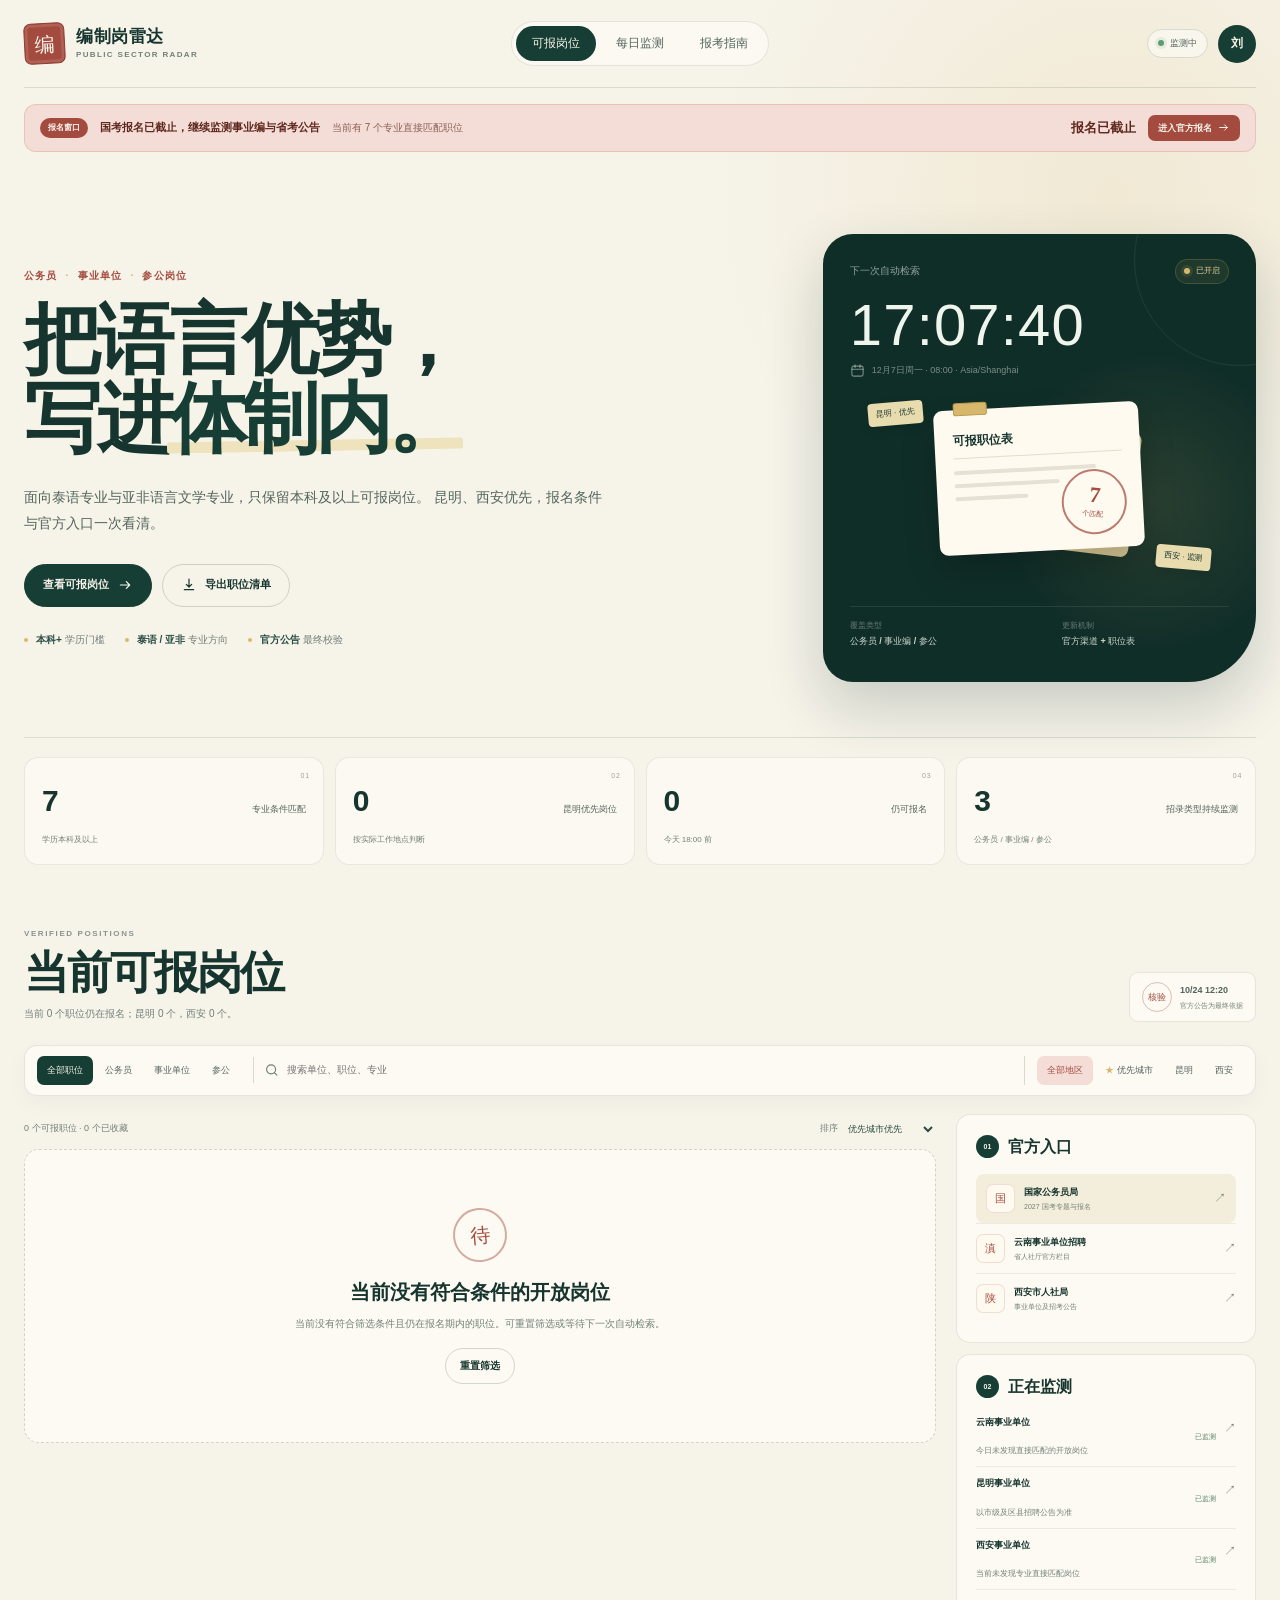
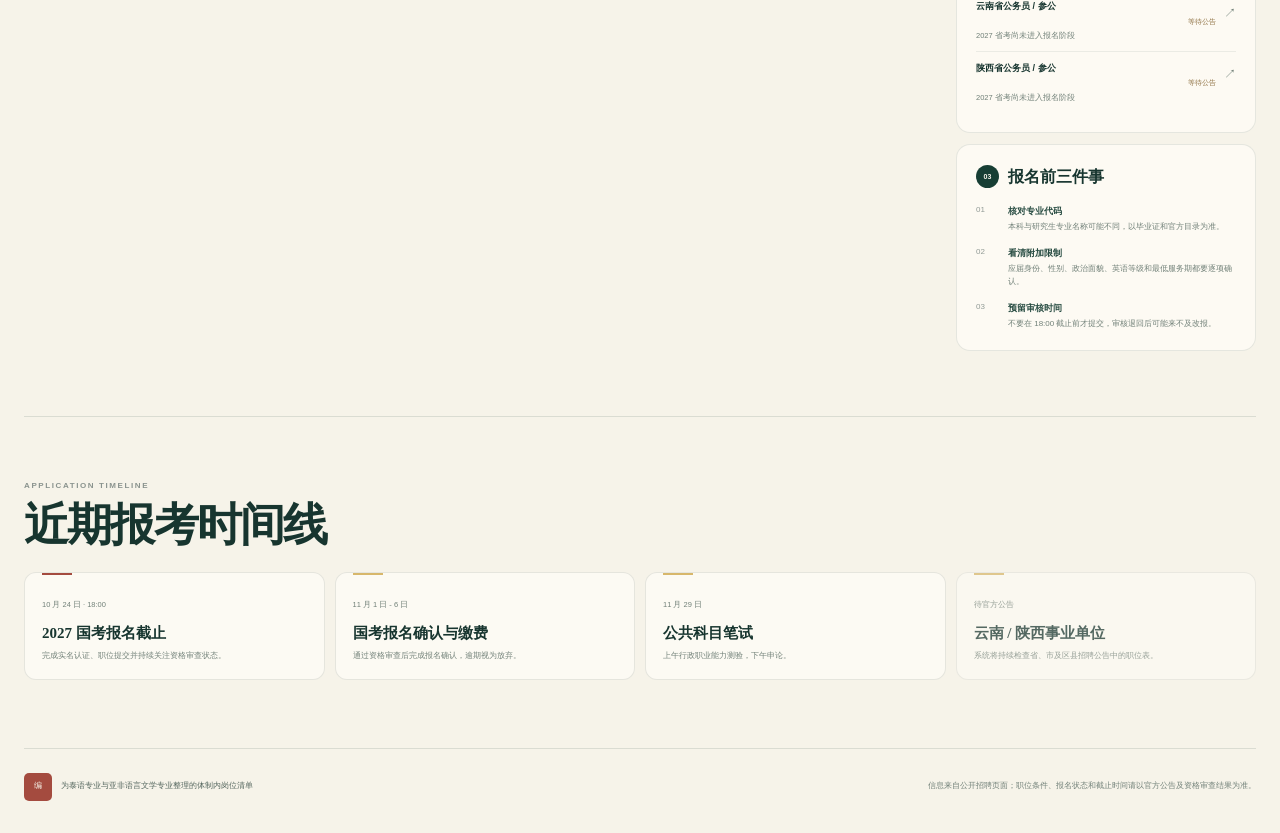
==== outputs/public-sector/index.html @ 28777c6a "Add public-sector radar" ====
<!doctype html>
<html lang="zh-CN">
  <head>
    <meta charset="UTF-8" />
    <meta name="viewport" content="width=device-width, initial-scale=1.0" />
    <meta
      name="description"
      content="每日检索泰语、亚非语言文学专业可报考的公务员、事业单位和参公岗位，优先展示昆明、西安。"
    />
    <meta name="theme-color" content="#17352f" />
    <link rel="manifest" href="manifest.webmanifest" />
    <link rel="stylesheet" href="styles.css" />
    <title>编制岗雷达 · Public Sector Radar</title>
  </head>
  <body>
    <div class="page-shell">
      <header class="site-header">
        <a class="brand" href="#top" aria-label="编制岗雷达首页">
          <span class="brand-seal" aria-hidden="true">
            <span>编</span>
          </span>
          <span class="brand-copy">
            <strong>编制岗雷达</strong>
            <small>PUBLIC SECTOR RADAR</small>
          </span>
        </a>
        <nav class="main-nav" aria-label="主导航">
          <a href="#positions" class="nav-link active">可报岗位</a>
          <a href="#schedule" class="nav-link">每日监测</a>
          <a href="#guide" class="nav-link">报考指南</a>
        </nav>
        <div class="header-meta">
          <span class="service-state"><i></i> 监测中</span>
          <button class="avatar-button" id="settingsButton" type="button" aria-label="打开设置">刘</button>
        </div>
      </header>

      <main id="top">
        <section class="alert-strip" aria-label="报名提醒">
          <span class="alert-tag">报名窗口</span>
          <strong id="alertTitle">2027 国考报名今日 18:00 截止</strong>
          <span class="alert-note">当前有 7 个专业直接匹配职位</span>
          <span class="alert-countdown" id="deadlineCountdown">计算中…</span>
          <a id="officialTopButton" href="https://bm.scs.gov.cn/kl2027" target="_blank" rel="noopener noreferrer">
            进入官方报名
            <svg viewBox="0 0 24 24" fill="none" aria-hidden="true">
              <path d="M5 12h14M14 7l5 5-5 5" stroke="currentColor" stroke-width="1.8" stroke-linecap="round" stroke-linejoin="round"/>
            </svg>
          </a>
        </section>

        <section class="hero" aria-labelledby="heroTitle">
          <div class="hero-copy">
            <div class="eyebrow">
              <span>公务员</span><i>·</i><span>事业单位</span><i>·</i><span>参公岗位</span>
            </div>
            <h1 id="heroTitle">
              把语言优势，<br />
              写进<span class="accent">体制内。</span>
            </h1>
            <p class="hero-lede">
              面向泰语专业与亚非语言文学专业，只保留本科及以上可报岗位。
              昆明、西安优先，报名条件与官方入口一次看清。
            </p>
            <div class="hero-actions">
              <a class="primary-button" href="#positions">
                查看可报岗位
                <svg viewBox="0 0 24 24" fill="none" aria-hidden="true">
                  <path d="M5 12h14M14 7l5 5-5 5" stroke="currentColor" stroke-width="1.8" stroke-linecap="round" stroke-linejoin="round"/>
                </svg>
              </a>
              <button class="secondary-button" id="exportButton" type="button">
                <svg viewBox="0 0 24 24" fill="none" aria-hidden="true">
                  <path d="M12 3v12m0 0 4-4m-4 4-4-4M5 19h14" stroke="currentColor" stroke-width="1.8" stroke-linecap="round" stroke-linejoin="round"/>
                </svg>
                导出职位清单
              </button>
            </div>
            <div class="criteria-row">
              <span><b>本科+</b> 学历门槛</span>
              <span><b>泰语 / 亚非</b> 专业方向</span>
              <span><b>官方公告</b> 最终校验</span>
            </div>
          </div>

          <aside class="radar-panel" id="schedule">
            <div class="radar-topline">
              <span>下一次自动检索</span>
              <span class="active-tag"><i></i> 已开启</span>
            </div>
            <div class="countdown" id="countdown">--:--:--</div>
            <div class="next-run">
              <svg viewBox="0 0 24 24" fill="none" aria-hidden="true">
                <rect x="3" y="5" width="18" height="16" rx="3" stroke="currentColor" stroke-width="1.7"/>
                <path d="M8 3v4M16 3v4M3 10h18" stroke="currentColor" stroke-width="1.7" stroke-linecap="round"/>
              </svg>
              <span id="nextRun">每天 08:00 · Asia/Shanghai</span>
            </div>
            <div class="file-visual" aria-hidden="true">
              <div class="file-back"></div>
              <div class="file-card">
                <div class="file-clip"></div>
                <div class="file-heading">可报职位表</div>
                <div class="file-line long"></div>
                <div class="file-line"></div>
                <div class="file-line short"></div>
                <div class="file-stamp">
                  <strong id="fileCount">7</strong>
                  <span>个匹配</span>
                </div>
              </div>
              <span class="city-note note-km">昆明 · 优先</span>
              <span class="city-note note-xa">西安 · 监测</span>
            </div>
            <div class="radar-footer">
              <div><small>覆盖类型</small><strong>公务员 / 事业编 / 参公</strong></div>
              <div><small>更新机制</small><strong>官方渠道 + 职位表</strong></div>
            </div>
          </aside>
        </section>

        <section class="metrics" aria-label="检索概览">
          <article class="metric">
            <span class="metric-no">01</span>
            <strong id="matchMetric">7</strong>
            <span>专业条件匹配</span>
            <small>学历本科及以上</small>
          </article>
          <article class="metric">
            <span class="metric-no">02</span>
            <strong id="cityMetric">1</strong>
            <span>昆明优先岗位</span>
            <small>按实际工作地点判断</small>
          </article>
          <article class="metric">
            <span class="metric-no">03</span>
            <strong id="openMetric">7</strong>
            <span>仍可报名</span>
            <small>今天 18:00 前</small>
          </article>
          <article class="metric">
            <span class="metric-no">04</span>
            <strong>3</strong>
            <span>招录类型持续监测</span>
            <small>公务员 / 事业编 / 参公</small>
          </article>
        </section>

        <section class="positions-section" id="positions" aria-labelledby="positionsTitle">
          <div class="section-heading">
            <div>
              <span class="section-kicker">VERIFIED POSITIONS</span>
              <h2 id="positionsTitle">当前可报岗位</h2>
              <p id="resultSummary">正在读取最新职位数据…</p>
            </div>
            <div class="source-stamp">
              <span>核验</span>
              <strong id="checkedTime">10/24 12:20</strong>
              <small>官方公告为最终依据</small>
            </div>
          </div>

          <div class="filter-bar">
            <div class="type-tabs" id="typeFilters" role="group" aria-label="招录类型">
              <button class="active" type="button" data-type="all">全部职位</button>
              <button type="button" data-type="公务员">公务员</button>
              <button type="button" data-type="事业单位">事业单位</button>
              <button type="button" data-type="参公">参公</button>
            </div>
            <div class="filter-search">
              <svg viewBox="0 0 24 24" fill="none" aria-hidden="true">
                <circle cx="11" cy="11" r="7" stroke="currentColor" stroke-width="1.8"/>
                <path d="m16 16 4 4" stroke="currentColor" stroke-width="1.8" stroke-linecap="round"/>
              </svg>
              <input id="searchInput" type="search" placeholder="搜索单位、职位、专业" autocomplete="off" />
            </div>
            <div class="city-select" id="cityFilters" role="group" aria-label="城市筛选">
              <button class="active" type="button" data-city="all">全部地区</button>
              <button type="button" data-city="priority"><span>★</span> 优先城市</button>
              <button type="button" data-city="昆明">昆明</button>
              <button type="button" data-city="西安">西安</button>
            </div>
          </div>

          <div class="content-grid">
            <div class="positions-main">
              <div class="list-tools">
                <span id="visibleCount">0 个匹配职位</span>
                <label>
                  <span>排序</span>
                  <select id="sortSelect">
                    <option value="priority">优先城市优先</option>
                    <option value="less-competition">报名人数从少到多</option>
                    <option value="quota">招录人数从多到少</option>
                  </select>
                </label>
              </div>
              <div class="position-list" id="positionList" aria-live="polite"></div>
              <div class="empty-state" id="emptyState" hidden>
                <span class="empty-seal">待</span>
                <h3>当前没有符合条件的开放岗位</h3>
                <p id="emptyMessage">西安当前未发现泰语 / 亚非语言文学、本科及以上的开放职位。系统会继续监测官方公告。</p>
                <button class="secondary-button compact" id="resetButton" type="button">重置筛选</button>
              </div>
            </div>

            <aside class="side-column" id="guide">
              <section class="side-card official-card">
                <div class="side-heading">
                  <span class="side-number">01</span>
                  <h3>官方入口</h3>
                </div>
                <a class="official-link featured" href="https://bm.scs.gov.cn/kl2027" target="_blank" rel="noopener noreferrer">
                  <span class="link-icon">国</span>
                  <span><strong>国家公务员局</strong><small>2027 国考专题与报名</small></span>
                  <span class="arrow">↗</span>
                </a>
                <a class="official-link" href="https://hrss.yn.gov.cn/NewsLsit.aspx?ClassID=602" target="_blank" rel="noopener noreferrer">
                  <span class="link-icon">滇</span>
                  <span><strong>云南事业单位招聘</strong><small>省人社厅官方栏目</small></span>
                  <span class="arrow">↗</span>
                </a>
                <a class="official-link" href="https://xahrss.xa.gov.cn/" target="_blank" rel="noopener noreferrer">
                  <span class="link-icon">陕</span>
                  <span><strong>西安市人社局</strong><small>事业单位及招考公告</small></span>
                  <span class="arrow">↗</span>
                </a>
              </section>

              <section class="side-card">
                <div class="side-heading">
                  <span class="side-number">02</span>
                  <h3>正在监测</h3>
                </div>
                <div class="monitor-list" id="monitorList"></div>
              </section>

              <section class="side-card checklist-card">
                <div class="side-heading">
                  <span class="side-number">03</span>
                  <h3>报名前三件事</h3>
                </div>
                <ol class="checklist">
                  <li><span>01</span><p><strong>核对专业代码</strong>本科与研究生专业名称可能不同，以毕业证和官方目录为准。</p></li>
                  <li><span>02</span><p><strong>看清附加限制</strong>应届身份、性别、政治面貌、英语等级和最低服务期都要逐项确认。</p></li>
                  <li><span>03</span><p><strong>预留审核时间</strong>不要在 18:00 截止前才提交，审核退回后可能来不及改报。</p></li>
                </ol>
              </section>
            </aside>
          </div>
        </section>

        <section class="timeline-section" aria-labelledby="timelineTitle">
          <span class="section-kicker">APPLICATION TIMELINE</span>
          <h2 id="timelineTitle">近期报考时间线</h2>
          <div class="timeline">
            <article class="timeline-item urgent">
              <span>10 月 24 日 · 18:00</span>
              <h3>2027 国考报名截止</h3>
              <p>完成实名认证、职位提交并持续关注资格审查状态。</p>
            </article>
            <article class="timeline-item">
              <span>11 月 1 日 - 6 日</span>
              <h3>国考报名确认与缴费</h3>
              <p>通过资格审查后完成报名确认，逾期视为放弃。</p>
            </article>
            <article class="timeline-item">
              <span>11 月 29 日</span>
              <h3>公共科目笔试</h3>
              <p>上午行政职业能力测验，下午申论。</p>
            </article>
            <article class="timeline-item muted">
              <span>待官方公告</span>
              <h3>云南 / 陕西事业单位</h3>
              <p>系统将持续检查省、市及区县招聘公告中的职位表。</p>
            </article>
          </div>
        </section>
      </main>

      <footer class="site-footer">
        <div class="footer-brand">
          <span class="footer-seal">编</span>
          <span>为泰语专业与亚非语言文学专业整理的体制内岗位清单</span>
        </div>
        <p>信息来自公开招聘页面；职位条件、报名状态和截止时间请以官方公告及资格审查结果为准。</p>
      </footer>
    </div>

    <dialog class="job-dialog" id="jobDialog">
      <button class="dialog-close" id="dialogClose" type="button" aria-label="关闭">×</button>
      <div id="dialogContent"></div>
    </dialog>

    <dialog class="settings-dialog" id="settingsDialog">
      <button class="dialog-close" id="settingsClose" type="button" aria-label="关闭">×</button>
      <span class="section-kicker">MONITORING</span>
      <h2>监测设置</h2>
      <div class="setting-row"><div><strong>每日检索</strong><span>每天上午 08:00 · Asia/Shanghai</span></div><span class="setting-tag">已开启</span></div>
      <div class="setting-row"><div><strong>目标类型</strong><span>公务员、事业单位、参公岗位</span></div><span class="setting-tag">3 类</span></div>
      <div class="setting-row"><div><strong>学历与专业</strong><span>本科及以上；泰语、亚非语言文学</span></div><span class="setting-tag">已锁定</span></div>
      <div class="settings-note">
        <strong>在线更新机制</strong>
        <p>网站由每日定时任务检查公开招聘页面；若来源暂时限流，会保留最近一次有效清单。</p>
      </div>
    </dialog>

    <div class="toast" id="toast" role="status" aria-live="polite"></div>
    <script src="data.js"></script>
    <script src="app.js"></script>
  </body>
</html>
---- outputs/public-sector/styles.css ----
:root {
  --ink: #17352f;
  --ink-2: #294d43;
  --forest: #173e34;
  --forest-deep: #102e28;
  --paper: #f6f3e9;
  --card: #fffdf7;
  --line: #d9d9cc;
  --muted: #718078;
  --muted-2: #53655d;
  --gold: #d7b76b;
  --gold-light: #eee3bc;
  --red: #a44b3f;
  --red-light: #f5ddd7;
  --green-light: #e7eee4;
  --shadow: 0 15px 45px rgba(23, 53, 47, 0.08);
  --font-sans: "Avenir Next", "PingFang SC", "Hiragino Sans GB", "Microsoft YaHei", sans-serif;
  --font-serif: "Songti SC", "STSong", "Noto Serif SC", Georgia, serif;
}

* {
  box-sizing: border-box;
}

html {
  scroll-behavior: smooth;
  scroll-padding-top: 92px;
}

body {
  margin: 0;
  min-width: 320px;
  color: var(--ink);
  background:
    radial-gradient(circle at 87% 8%, rgba(215, 183, 107, 0.17), transparent 25rem),
    var(--paper);
  font-family: var(--font-sans);
  font-size: 15px;
  line-height: 1.6;
  -webkit-font-smoothing: antialiased;
}

button,
input,
select {
  font: inherit;
}

button {
  color: inherit;
}

a {
  color: inherit;
  text-decoration: none;
}

svg {
  display: block;
}

::selection {
  color: var(--ink);
  background: var(--gold-light);
}

.page-shell {
  width: min(100% - 48px, 1380px);
  margin: 0 auto;
}

.site-header {
  display: grid;
  grid-template-columns: 1fr auto 1fr;
  align-items: center;
  min-height: 88px;
  border-bottom: 1px solid rgba(23, 53, 47, 0.13);
}

.brand {
  display: inline-flex;
  align-items: center;
  justify-self: start;
  gap: 11px;
}

.brand-seal {
  display: grid;
  width: 41px;
  height: 41px;
  color: var(--paper);
  background: var(--red);
  border: 1px solid #8f3c32;
  border-radius: 7px;
  box-shadow: inset 0 0 0 3px rgba(255, 255, 255, 0.12);
  transform: rotate(-3deg);
  place-items: center;
}

.brand-seal span {
  font-family: var(--font-serif);
  font-size: 20px;
}

.brand-copy {
  display: flex;
  flex-direction: column;
  line-height: 1.05;
}

.brand-copy strong {
  font-size: 17px;
  letter-spacing: 0.03em;
}

.brand-copy small {
  margin-top: 5px;
  color: var(--muted);
  font-size: 8px;
  font-weight: 700;
  letter-spacing: 0.17em;
}

.main-nav {
  display: flex;
  gap: 4px;
  padding: 4px;
  background: rgba(255, 253, 247, 0.55);
  border: 1px solid rgba(23, 53, 47, 0.1);
  border-radius: 999px;
}

.nav-link {
  padding: 8px 16px;
  color: var(--muted-2);
  border-radius: 999px;
  font-size: 12px;
  transition: 160ms ease;
}

.nav-link:hover,
.nav-link.active {
  color: var(--paper);
  background: var(--forest);
}

.header-meta {
  display: flex;
  align-items: center;
  justify-self: end;
  gap: 10px;
}

.service-state {
  display: inline-flex;
  align-items: center;
  gap: 6px;
  padding: 6px 10px;
  color: var(--muted-2);
  background: rgba(255, 255, 255, 0.45);
  border: 1px solid var(--line);
  border-radius: 999px;
  font-size: 9px;
}

.service-state i,
.active-tag i {
  width: 6px;
  height: 6px;
  background: #5b9d72;
  border-radius: 50%;
  box-shadow: 0 0 0 3px rgba(91, 157, 114, 0.12);
}

.avatar-button {
  display: grid;
  width: 38px;
  height: 38px;
  padding: 0;
  color: var(--paper);
  background: var(--forest);
  border: 0;
  border-radius: 50%;
  font-size: 12px;
  font-weight: 700;
  cursor: pointer;
  place-items: center;
}

.alert-strip {
  display: flex;
  align-items: center;
  gap: 12px;
  min-height: 48px;
  padding: 8px 15px;
  margin-top: 16px;
  color: #5e281f;
  background: var(--red-light);
  border: 1px solid rgba(164, 75, 63, 0.18);
  border-radius: 12px;
  font-size: 10px;
}

.alert-tag {
  padding: 4px 8px;
  color: #fff8f5;
  background: var(--red);
  border-radius: 999px;
  font-size: 8px;
  font-weight: 700;
}

.alert-strip strong {
  font-size: 11px;
}

.alert-note {
  color: #8a5f57;
}

.alert-countdown {
  margin-left: auto;
  font-family: "Avenir Next Condensed", var(--font-sans);
  font-size: 13px;
  font-weight: 700;
  font-variant-numeric: tabular-nums;
}

.alert-strip a {
  display: inline-flex;
  align-items: center;
  gap: 5px;
  padding: 6px 10px;
  color: var(--paper);
  background: var(--red);
  border-radius: 7px;
  font-size: 9px;
  font-weight: 650;
}

.alert-strip a svg {
  width: 13px;
  height: 13px;
}

.hero {
  display: grid;
  grid-template-columns: minmax(0, 1.25fr) minmax(370px, 0.75fr);
  gap: clamp(40px, 6vw, 85px);
  align-items: center;
  padding: clamp(46px, 6.5vw, 82px) 0 55px;
}

.eyebrow {
  display: flex;
  align-items: center;
  gap: 8px;
  margin-bottom: 17px;
  color: var(--red);
  font-size: 10px;
  font-weight: 650;
  letter-spacing: 0.12em;
}

.eyebrow i {
  color: var(--gold);
  font-style: normal;
}

.hero h1 {
  max-width: 760px;
  margin: 0;
  font-family: var(--font-serif);
  font-size: clamp(52px, 6vw, 82px);
  font-weight: 600;
  line-height: 1.03;
  letter-spacing: -0.055em;
}

.accent {
  position: relative;
  display: inline-block;
  z-index: 1;
  color: var(--forest);
}

.accent::after {
  position: absolute;
  z-index: -1;
  right: -2px;
  bottom: 8px;
  left: -3px;
  height: 14%;
  background: var(--gold-light);
  border-radius: 2px;
  content: "";
  transform: rotate(-1deg);
}

.hero-lede {
  max-width: 580px;
  margin: 24px 0 0;
  color: var(--muted-2);
  font-size: 14px;
  line-height: 1.9;
}

.hero-actions {
  display: flex;
  flex-wrap: wrap;
  gap: 10px;
  margin-top: 27px;
}

.primary-button,
.secondary-button {
  display: inline-flex;
  align-items: center;
  justify-content: center;
  gap: 8px;
  min-height: 43px;
  padding: 0 18px;
  border-radius: 999px;
  font-size: 11px;
  font-weight: 650;
  cursor: pointer;
  transition: transform 160ms ease, box-shadow 160ms ease, background 160ms ease;
}

.primary-button {
  color: var(--paper);
  background: var(--forest);
  border: 1px solid var(--forest);
}

.primary-button:hover {
  background: var(--forest-deep);
  box-shadow: 0 8px 18px rgba(23, 53, 47, 0.16);
  transform: translateY(-1px);
}

.secondary-button {
  color: var(--ink);
  background: transparent;
  border: 1px solid rgba(23, 53, 47, 0.18);
}

.secondary-button:hover {
  background: var(--card);
}

.secondary-button.compact {
  min-height: 36px;
  padding: 0 14px;
  font-size: 10px;
}

.primary-button svg,
.secondary-button svg {
  width: 16px;
  height: 16px;
}

.criteria-row {
  display: flex;
  flex-wrap: wrap;
  gap: 9px 20px;
  margin-top: 25px;
  color: var(--muted);
  font-size: 10px;
}

.criteria-row span {
  position: relative;
  padding-left: 12px;
}

.criteria-row span::before {
  position: absolute;
  top: 0.65em;
  left: 0;
  width: 4px;
  height: 4px;
  background: var(--gold);
  border-radius: 50%;
  content: "";
}

.criteria-row b {
  color: var(--ink-2);
}

.radar-panel {
  position: relative;
  min-height: 448px;
  padding: 25px 27px 22px;
  overflow: hidden;
  color: #eff4ed;
  background:
    radial-gradient(circle at 76% 60%, rgba(215, 183, 107, 0.13), transparent 35%),
    var(--forest-deep);
  border-radius: 30px 30px 68px 30px;
  box-shadow: 0 25px 58px rgba(16, 46, 40, 0.2);
}

.radar-panel::before {
  position: absolute;
  top: -80px;
  right: -90px;
  width: 210px;
  height: 210px;
  border: 1px solid rgba(255, 255, 255, 0.07);
  border-radius: 50%;
  content: "";
}

.radar-topline {
  display: flex;
  align-items: center;
  justify-content: space-between;
  color: rgba(239, 244, 237, 0.58);
  font-size: 10px;
}

.active-tag {
  display: inline-flex;
  align-items: center;
  gap: 6px;
  padding: 5px 8px;
  color: #e9d8a4;
  background: rgba(215, 183, 107, 0.08);
  border: 1px solid rgba(215, 183, 107, 0.2);
  border-radius: 999px;
  font-size: 8px;
}

.active-tag i {
  background: var(--gold);
  box-shadow: 0 0 0 3px rgba(215, 183, 107, 0.12);
}

.countdown {
  margin-top: 12px;
  font-family: "Avenir Next Condensed", "DIN Condensed", var(--font-sans);
  font-size: clamp(44px, 5vw, 58px);
  font-weight: 500;
  line-height: 1;
  letter-spacing: 0.02em;
  font-variant-numeric: tabular-nums;
}

.next-run {
  display: flex;
  align-items: center;
  gap: 7px;
  margin-top: 9px;
  color: rgba(239, 244, 237, 0.48);
  font-size: 9px;
}

.next-run svg {
  width: 15px;
  height: 15px;
}

.file-visual {
  position: relative;
  height: 225px;
  margin-top: 3px;
}

.file-back {
  position: absolute;
  top: 41px;
  left: 51%;
  width: 185px;
  height: 125px;
  background: #d8c995;
  border-radius: 8px;
  transform: translateX(-50%) rotate(7deg);
}

.file-card {
  position: absolute;
  top: 25px;
  left: 50%;
  width: 205px;
  height: 145px;
  padding: 22px 18px;
  color: var(--ink);
  background: #fffaf0;
  border-radius: 9px;
  box-shadow: 0 18px 35px rgba(0, 0, 0, 0.2);
  transform: translateX(-50%) rotate(-3deg);
}

.file-clip {
  position: absolute;
  top: -7px;
  left: 20px;
  width: 34px;
  height: 13px;
  background: var(--gold);
  border: 1px solid #ba9a51;
  border-radius: 3px;
}

.file-heading {
  padding-bottom: 7px;
  border-bottom: 1px solid #e2ddcc;
  font-family: var(--font-serif);
  font-size: 12px;
  font-weight: 700;
}

.file-line {
  width: 62%;
  height: 4px;
  margin-top: 9px;
  background: #e5e1d5;
  border-radius: 9px;
}

.file-line.long {
  width: 84%;
  margin-top: 12px;
}

.file-line.short {
  width: 43%;
}

.file-stamp {
  position: absolute;
  right: 16px;
  bottom: 14px;
  display: grid;
  width: 65px;
  height: 65px;
  color: var(--red);
  border: 2px solid rgba(164, 75, 63, 0.72);
  border-radius: 50%;
  text-align: center;
  transform: rotate(9deg);
  place-content: center;
}

.file-stamp strong {
  font-family: var(--font-serif);
  font-size: 22px;
  line-height: 1;
}

.file-stamp span {
  margin-top: 2px;
  font-size: 7px;
}

.city-note {
  position: absolute;
  padding: 5px 8px;
  color: var(--ink);
  background: #e8dcae;
  border-radius: 4px;
  font-size: 8px;
  box-shadow: 0 4px 10px rgba(0, 0, 0, 0.12);
}

.note-km {
  top: 21px;
  left: 18px;
  transform: rotate(-5deg);
}

.note-xa {
  right: 18px;
  bottom: 37px;
  transform: rotate(5deg);
}

.radar-footer {
  display: grid;
  grid-template-columns: 1.2fr 1fr;
  gap: 12px;
  padding-top: 13px;
  border-top: 1px solid rgba(255, 255, 255, 0.09);
}

.radar-footer div {
  display: flex;
  flex-direction: column;
  gap: 2px;
}

.radar-footer small {
  color: rgba(239, 244, 237, 0.38);
  font-size: 7.5px;
}

.radar-footer strong {
  color: rgba(239, 244, 237, 0.86);
  font-size: 9px;
  font-weight: 550;
}

.metrics {
  display: grid;
  grid-template-columns: repeat(4, 1fr);
  gap: 11px;
  padding: 19px 0 54px;
  border-top: 1px solid rgba(23, 53, 47, 0.12);
}

.metric {
  position: relative;
  display: grid;
  grid-template-columns: 1fr auto;
  align-items: end;
  min-height: 108px;
  padding: 17px;
  background: rgba(255, 253, 247, 0.68);
  border: 1px solid rgba(23, 53, 47, 0.09);
  border-radius: 14px;
}

.metric-no {
  position: absolute;
  top: 12px;
  right: 13px;
  color: #9aa39e;
  font-size: 7px;
  letter-spacing: 0.1em;
}

.metric strong {
  grid-column: 1;
  font-family: "Avenir Next Condensed", var(--font-sans);
  font-size: 30px;
  font-weight: 650;
  line-height: 1;
}

.metric > span:not(.metric-no) {
  grid-column: 2;
  color: var(--muted-2);
  font-size: 9px;
}

.metric small {
  grid-column: 1 / -1;
  margin-top: 7px;
  color: var(--muted);
  font-size: 8px;
}

.positions-section {
  padding-bottom: 20px;
}

.section-heading {
  display: flex;
  align-items: end;
  justify-content: space-between;
  gap: 20px;
  margin-bottom: 23px;
}

.section-kicker {
  color: #8a938e;
  font-size: 8px;
  font-weight: 750;
  letter-spacing: 0.2em;
}

.section-heading h2,
.timeline-section h2,
.settings-dialog h2 {
  margin: 5px 0 0;
  font-family: var(--font-serif);
  font-size: clamp(33px, 3.5vw, 46px);
  font-weight: 600;
  line-height: 1.12;
  letter-spacing: -0.04em;
}

.section-heading p {
  margin: 8px 0 0;
  color: var(--muted);
  font-size: 10px;
}

.source-stamp {
  display: grid;
  grid-template-columns: auto 1fr;
  gap: 1px 8px;
  align-items: center;
  padding: 9px 12px;
  color: var(--muted-2);
  background: rgba(255, 253, 247, 0.62);
  border: 1px solid rgba(23, 53, 47, 0.1);
  border-radius: 9px;
}

.source-stamp > span {
  grid-row: 1 / 3;
  display: grid;
  width: 30px;
  height: 30px;
  color: var(--red);
  border: 1px solid rgba(164, 75, 63, 0.35);
  border-radius: 50%;
  font-family: var(--font-serif);
  font-size: 9px;
  place-items: center;
}

.source-stamp strong {
  font-size: 9px;
}

.source-stamp small {
  color: var(--muted);
  font-size: 7px;
}

.filter-bar {
  display: grid;
  grid-template-columns: auto minmax(180px, 1fr) auto;
  gap: 13px;
  align-items: center;
  padding: 10px 12px;
  background: rgba(255, 253, 247, 0.75);
  border: 1px solid rgba(23, 53, 47, 0.11);
  border-radius: 13px;
  box-shadow: 0 8px 22px rgba(23, 53, 47, 0.035);
}

.type-tabs,
.city-select {
  display: flex;
  gap: 2px;
}

.type-tabs button,
.city-select button {
  padding: 7px 10px;
  color: var(--muted-2);
  background: transparent;
  border: 0;
  border-radius: 7px;
  font-size: 9px;
  white-space: nowrap;
  cursor: pointer;
}

.type-tabs button.active {
  color: var(--paper);
  background: var(--forest);
}

.city-select {
  padding-left: 12px;
  border-left: 1px solid var(--line);
}

.city-select button.active {
  color: var(--red);
  background: var(--red-light);
}

.city-select span {
  color: var(--gold);
}

.filter-search {
  display: flex;
  align-items: center;
  gap: 8px;
  padding: 0 10px;
  border-left: 1px solid var(--line);
}

.filter-search svg {
  width: 16px;
  height: 16px;
  color: var(--muted);
}

.filter-search input {
  width: 100%;
  padding: 5px 0;
  color: var(--ink);
  background: transparent;
  border: 0;
  outline: 0;
  font-size: 10px;
}

.content-grid {
  display: grid;
  grid-template-columns: minmax(0, 1fr) 300px;
  gap: 20px;
  align-items: start;
  margin-top: 18px;
}

.list-tools {
  display: flex;
  align-items: center;
  justify-content: space-between;
  min-height: 30px;
  margin-bottom: 5px;
  color: var(--muted);
  font-size: 9px;
}

.list-tools label {
  display: flex;
  align-items: center;
  gap: 6px;
}

.list-tools select {
  color: var(--ink-2);
  background: transparent;
  border: 0;
  outline: 0;
  font-size: 9px;
}

.position-list {
  display: grid;
  gap: 11px;
}

.position-card {
  position: relative;
  padding: 20px 20px 16px;
  overflow: hidden;
  background: var(--card);
  border: 1px solid rgba(23, 53, 47, 0.11);
  border-radius: 15px;
  transition: transform 160ms ease, box-shadow 160ms ease, border-color 160ms ease;
}

.position-card:hover {
  border-color: rgba(23, 53, 47, 0.22);
  box-shadow: var(--shadow);
  transform: translateY(-2px);
}

.position-card.priority {
  padding-top: 24px;
  background:
    linear-gradient(90deg, rgba(215, 183, 107, 0.13), transparent 40%),
    var(--card);
  border-color: rgba(134, 104, 45, 0.26);
}

.position-card.priority::before {
  position: absolute;
  top: 0;
  bottom: 0;
  left: 0;
  width: 3px;
  background: var(--gold);
  content: "";
}

.priority-ribbon {
  position: absolute;
  top: 0;
  right: 0;
  padding: 5px 11px;
  color: #4d3b15;
  background: var(--gold);
  border-radius: 0 14px 0 9px;
  font-size: 7.5px;
  font-weight: 700;
  letter-spacing: 0.05em;
}

.card-top {
  display: grid;
  grid-template-columns: auto minmax(0, 1fr) auto;
  gap: 12px;
  align-items: start;
}

.category-seal {
  display: grid;
  width: 44px;
  height: 44px;
  color: var(--red);
  background: #faf1ed;
  border: 1px solid rgba(164, 75, 63, 0.18);
  border-radius: 9px;
  font-family: var(--font-serif);
  font-size: 16px;
  font-weight: 700;
  place-items: center;
}

.position-card.priority .category-seal {
  color: #6b521d;
  background: var(--gold-light);
  border-color: rgba(134, 104, 45, 0.2);
}

.position-title-wrap {
  min-width: 0;
}

.card-kicker {
  display: flex;
  align-items: center;
  gap: 7px;
  color: var(--muted);
  font-size: 8px;
}

.card-kicker .code {
  color: var(--red);
  font-family: "SFMono-Regular", Consolas, monospace;
}

.position-title-wrap h3 {
  overflow: hidden;
  margin: 3px 0 0;
  font-size: 16px;
  line-height: 1.35;
  text-overflow: ellipsis;
  white-space: nowrap;
}

.employer {
  overflow: hidden;
  margin: 4px 0 0;
  color: var(--muted-2);
  font-size: 10px;
  text-overflow: ellipsis;
  white-space: nowrap;
}

.open-badge {
  display: inline-flex;
  align-items: center;
  gap: 4px;
  padding: 4px 7px;
  color: #3d7451;
  background: #e9f3e9;
  border-radius: 999px;
  font-size: 7px;
  font-weight: 650;
  white-space: nowrap;
}

.open-badge::before {
  width: 4px;
  height: 4px;
  background: #58a46c;
  border-radius: 50%;
  content: "";
}

.open-badge.closed {
  color: var(--muted);
  background: #ecece7;
}

.open-badge.closed::before {
  background: #9a9f9a;
}

.card-tags {
  display: flex;
  flex-wrap: wrap;
  gap: 5px;
  margin: 13px 0 12px 56px;
}

.tag {
  padding: 4px 7px;
  color: var(--muted-2);
  background: #f1f1e9;
  border-radius: 5px;
  font-size: 8px;
}

.tag.major {
  color: var(--red);
  background: #faece7;
  font-weight: 650;
}

.tag.education {
  color: var(--forest);
  background: var(--green-light);
}

.fact-grid {
  display: grid;
  grid-template-columns: 1.2fr 0.8fr 0.75fr;
  gap: 11px;
  margin: 0 0 13px 56px;
  padding: 11px 0;
  border-top: 1px solid rgba(23, 53, 47, 0.075);
  border-bottom: 1px solid rgba(23, 53, 47, 0.075);
}

.fact {
  min-width: 0;
}

.fact span {
  display: block;
  margin-bottom: 3px;
  color: #949b96;
  font-size: 7px;
}

.fact strong {
  display: block;
  overflow: hidden;
  color: var(--ink-2);
  font-size: 9px;
  font-weight: 550;
  text-overflow: ellipsis;
  white-space: nowrap;
}

.fact strong.urgency {
  color: var(--red);
}

.apply-row {
  display: flex;
  align-items: center;
  justify-content: space-between;
  gap: 12px;
  margin-left: 56px;
  padding: 9px 10px;
  background: #f4f3eb;
  border-radius: 8px;
}

.apply-hint {
  min-width: 0;
}

.apply-hint strong {
  display: block;
  color: var(--muted-2);
  font-size: 8px;
}

.apply-hint span {
  display: block;
  overflow: hidden;
  color: var(--muted);
  font-size: 7px;
  text-overflow: ellipsis;
  white-space: nowrap;
}

.card-actions {
  display: flex;
  flex: 0 0 auto;
  gap: 5px;
}

.bookmark-button {
  display: grid;
  width: 29px;
  height: 29px;
  padding: 0;
  color: var(--muted);
  background: var(--card);
  border: 1px solid var(--line);
  border-radius: 7px;
  cursor: pointer;
  place-items: center;
}

.bookmark-button.saved {
  color: var(--red);
  background: #faece7;
}

.bookmark-button svg {
  width: 13px;
  height: 13px;
  fill: none;
}

.bookmark-button.saved svg {
  fill: currentColor;
}

.detail-button {
  padding: 0 11px;
  height: 29px;
  color: var(--paper);
  background: var(--forest);
  border: 0;
  border-radius: 7px;
  font-size: 8px;
  font-weight: 650;
  cursor: pointer;
}

.card-footer {
  display: flex;
  justify-content: space-between;
  gap: 10px;
  margin: 9px 0 0 56px;
  color: #979d98;
  font-size: 7px;
}

.empty-state {
  padding: 58px 25px;
  text-align: center;
  background: rgba(255, 253, 247, 0.65);
  border: 1px dashed rgba(23, 53, 47, 0.2);
  border-radius: 15px;
}

.empty-seal {
  display: grid;
  width: 54px;
  height: 54px;
  margin: 0 auto 14px;
  color: var(--red);
  border: 2px solid rgba(164, 75, 63, 0.45);
  border-radius: 50%;
  font-family: var(--font-serif);
  font-size: 20px;
  transform: rotate(-5deg);
  place-items: center;
}

.empty-state h3 {
  margin: 0;
  font-family: var(--font-serif);
  font-size: 20px;
}

.empty-state p {
  max-width: 420px;
  margin: 8px auto 16px;
  color: var(--muted);
  font-size: 10px;
}

.side-column {
  display: grid;
  gap: 11px;
}

.side-card {
  padding: 19px;
  background: rgba(255, 253, 247, 0.72);
  border: 1px solid rgba(23, 53, 47, 0.1);
  border-radius: 14px;
}

.side-heading {
  display: flex;
  align-items: center;
  gap: 9px;
  margin-bottom: 15px;
}

.side-number {
  display: grid;
  width: 23px;
  height: 23px;
  color: var(--paper);
  background: var(--forest);
  border-radius: 50%;
  font-size: 7px;
  font-weight: 700;
  place-items: center;
}

.side-heading h3 {
  margin: 0;
  font-family: var(--font-serif);
  font-size: 16px;
}

.official-link {
  display: grid;
  grid-template-columns: auto 1fr auto;
  gap: 9px;
  align-items: center;
  padding: 10px 0;
  border-top: 1px solid rgba(23, 53, 47, 0.075);
}

.official-link.featured {
  background: #f3eedb;
  border: 0;
  border-radius: 8px;
  padding: 10px;
}

.link-icon {
  display: grid;
  width: 29px;
  height: 29px;
  color: var(--red);
  background: #fffaf0;
  border: 1px solid rgba(164, 75, 63, 0.16);
  border-radius: 7px;
  font-family: var(--font-serif);
  font-size: 11px;
  place-items: center;
}

.official-link > span:nth-child(2) {
  display: flex;
  flex-direction: column;
}

.official-link strong {
  font-size: 9px;
}

.official-link small {
  margin-top: 1px;
  color: var(--muted);
  font-size: 7px;
}

.arrow {
  color: var(--muted);
  font-size: 12px;
}

.monitor-list {
  display: grid;
}

.monitor-item {
  display: grid;
  grid-template-columns: 1fr auto;
  gap: 2px 8px;
  padding: 9px 0;
  border-top: 1px solid rgba(23, 53, 47, 0.075);
}

.monitor-item:first-child {
  border-top: 0;
  padding-top: 0;
}

.monitor-item strong {
  font-size: 9px;
}

.monitor-item p {
  grid-column: 1;
  margin: 1px 0 0;
  color: var(--muted);
  font-size: 7.5px;
}

.monitor-item a {
  grid-column: 2;
  grid-row: 1 / 3;
  align-self: center;
  color: var(--muted);
  font-size: 12px;
}

.monitor-status {
  justify-self: end;
  color: #568063;
  font-size: 7px;
}

.monitor-status.waiting {
  color: #8e7041;
}

.checklist {
  display: grid;
  gap: 13px;
  margin: 0;
  padding: 0;
  list-style: none;
}

.checklist li {
  display: grid;
  grid-template-columns: 24px 1fr;
  gap: 8px;
}

.checklist li > span {
  color: #929b96;
  font-family: "Avenir Next Condensed", var(--font-sans);
  font-size: 8px;
}

.checklist p {
  margin: 0;
  color: var(--muted);
  font-size: 8px;
  line-height: 1.65;
}

.checklist strong {
  display: block;
  margin-bottom: 1px;
  color: var(--ink-2);
  font-size: 9px;
}

.timeline-section {
  padding: 54px 0 30px;
  border-top: 1px solid rgba(23, 53, 47, 0.12);
  margin-top: 45px;
}

.timeline {
  display: grid;
  grid-template-columns: repeat(4, 1fr);
  gap: 10px;
  margin-top: 22px;
}

.timeline-item {
  position: relative;
  padding: 17px;
  background: rgba(255, 253, 247, 0.7);
  border: 1px solid rgba(23, 53, 47, 0.1);
  border-radius: 12px;
}

.timeline-item::before {
  position: absolute;
  top: 0;
  left: 17px;
  width: 30px;
  height: 2px;
  background: var(--gold);
  content: "";
}

.timeline-item.urgent::before {
  background: var(--red);
}

.timeline-item > span {
  color: var(--muted);
  font-size: 7.5px;
}

.timeline-item h3 {
  margin: 7px 0 4px;
  font-family: var(--font-serif);
  font-size: 15px;
}

.timeline-item p {
  margin: 0;
  color: var(--muted);
  font-size: 8px;
  line-height: 1.65;
}

.timeline-item.muted {
  opacity: 0.72;
}

.site-footer {
  display: flex;
  align-items: center;
  justify-content: space-between;
  gap: 20px;
  margin-top: 38px;
  padding: 24px 0 32px;
  color: var(--muted);
  border-top: 1px solid rgba(23, 53, 47, 0.12);
  font-size: 8px;
}

.footer-brand {
  display: flex;
  align-items: center;
  gap: 9px;
  color: var(--muted-2);
}

.footer-seal {
  display: grid;
  width: 28px;
  height: 28px;
  color: var(--paper);
  background: var(--red);
  border-radius: 5px;
  font-family: var(--font-serif);
  place-items: center;
}

.site-footer p {
  margin: 0;
  text-align: right;
}

dialog {
  padding: 0;
  color: var(--ink);
  background: var(--card);
  border: 0;
  box-shadow: 0 30px 80px rgba(16, 46, 40, 0.24);
}

dialog::backdrop {
  background: rgba(12, 34, 29, 0.48);
  backdrop-filter: blur(5px);
}

.job-dialog {
  width: min(94vw, 610px);
  max-height: 90vh;
  border-radius: 20px;
}

.dialog-close {
  position: absolute;
  z-index: 3;
  top: 14px;
  right: 15px;
  display: grid;
  width: 30px;
  height: 30px;
  padding: 0;
  color: var(--muted);
  background: rgba(255, 255, 255, 0.8);
  border: 1px solid var(--line);
  border-radius: 50%;
  font-size: 19px;
  cursor: pointer;
  place-items: center;
}

.dialog-body {
  padding: 27px;
}

.dialog-head {
  display: flex;
  gap: 12px;
  padding-right: 32px;
}

.dialog-head .category-seal {
  flex: 0 0 auto;
}

.dialog-head h2 {
  margin: 2px 0 3px;
  font-family: var(--font-serif);
  font-size: 23px;
  line-height: 1.25;
}

.dialog-head p {
  margin: 0;
  color: var(--muted);
  font-size: 9px;
}

.dialog-code {
  display: inline-block;
  margin-top: 7px;
  color: var(--red);
  font-family: "SFMono-Regular", Consolas, monospace;
  font-size: 9px;
}

.notice-box {
  margin: 18px 0;
  padding: 13px 14px;
  color: var(--muted-2);
  background: #f5ecd0;
  border-left: 3px solid var(--gold);
  border-radius: 7px;
  font-size: 9px;
  line-height: 1.75;
}

.dialog-facts {
  display: grid;
  grid-template-columns: repeat(2, 1fr);
  gap: 1px;
  overflow: hidden;
  margin-bottom: 17px;
  background: var(--line);
  border: 1px solid var(--line);
  border-radius: 10px;
}

.dialog-fact {
  padding: 10px 11px;
  background: #fffdf7;
}

.dialog-fact span {
  display: block;
  color: var(--muted);
  font-size: 7px;
}

.dialog-fact strong {
  display: block;
  margin-top: 2px;
  font-size: 9px;
  line-height: 1.5;
}

.dialog-section {
  margin-top: 16px;
}

.dialog-section h3 {
  margin: 0 0 8px;
  font-family: var(--font-serif);
  font-size: 15px;
}

.condition-list {
  display: flex;
  flex-wrap: wrap;
  gap: 5px;
  margin: 0;
  padding: 0;
  list-style: none;
}

.condition-list li {
  padding: 4px 7px;
  color: var(--muted-2);
  background: #f1f1e9;
  border-radius: 5px;
  font-size: 8px;
}

.application-steps {
  display: grid;
  gap: 8px;
  margin: 0;
  padding: 0;
  list-style: none;
  counter-reset: apply;
}

.application-steps li {
  display: grid;
  grid-template-columns: 23px 1fr;
  gap: 8px;
  align-items: center;
  color: var(--muted-2);
  font-size: 9px;
  counter-increment: apply;
}

.application-steps li::before {
  display: grid;
  width: 23px;
  height: 23px;
  color: var(--red);
  background: #f8ebe6;
  border-radius: 50%;
  content: counter(apply);
  font-size: 8px;
  font-weight: 700;
  place-items: center;
}

.dialog-actions {
  display: flex;
  gap: 8px;
  margin-top: 20px;
}

.dialog-actions .primary-button {
  flex: 1;
}

.dialog-actions .secondary-button {
  min-width: 110px;
}

.settings-dialog {
  width: min(92vw, 520px);
  padding: 30px;
  border-radius: 20px;
}

.settings-dialog h2 {
  margin-top: 7px;
  font-size: 31px;
}

.setting-row {
  display: flex;
  align-items: center;
  justify-content: space-between;
  gap: 20px;
  padding: 14px 0;
  border-top: 1px solid rgba(23, 53, 47, 0.1);
}

.setting-row:nth-of-type(1) {
  margin-top: 20px;
}

.setting-row div {
  display: flex;
  flex-direction: column;
  gap: 2px;
}

.setting-row strong {
  font-size: 10px;
}

.setting-row span {
  color: var(--muted);
  font-size: 8px;
}

.setting-tag {
  padding: 4px 8px;
  color: var(--red) !important;
  background: #f8ebe6;
  border-radius: 999px;
  font-size: 7px !important;
}

.settings-note {
  margin-top: 17px;
  padding: 14px;
  color: var(--muted-2);
  background: #f1f1e9;
  border-radius: 9px;
}

.settings-note strong {
  font-size: 9px;
}

.settings-note p {
  margin: 4px 0 0;
  color: var(--muted);
  font-size: 8px;
  line-height: 1.7;
}

.toast {
  position: fixed;
  z-index: 80;
  bottom: 24px;
  left: 50%;
  max-width: min(90vw, 460px);
  padding: 10px 16px;
  color: var(--paper);
  background: var(--forest-deep);
  border-radius: 999px;
  box-shadow: var(--shadow);
  font-size: 9px;
  opacity: 0;
  pointer-events: none;
  transform: translate(-50%, 14px);
  transition: opacity 180ms ease, transform 180ms ease;
}

.toast.show {
  opacity: 1;
  transform: translate(-50%, 0);
}

@media (max-width: 1100px) {
  .page-shell {
    width: min(100% - 36px, 1160px);
  }

  .hero {
    grid-template-columns: minmax(0, 1fr) 360px;
    gap: 35px;
  }

  .hero h1 {
    font-size: clamp(48px, 6.3vw, 70px);
  }

  .filter-bar {
    grid-template-columns: 1fr auto;
  }

  .filter-search {
    order: 3;
    grid-column: 1 / -1;
    padding: 7px 0 0;
    border-top: 1px solid var(--line);
    border-left: 0;
  }

  .content-grid {
    grid-template-columns: minmax(0, 1fr) 275px;
  }

  .metrics {
    grid-template-columns: repeat(2, 1fr);
  }
}

@media (max-width: 820px) {
  .site-header {
    grid-template-columns: 1fr auto;
    min-height: 74px;
  }

  .main-nav {
    display: none;
  }

  .hero {
    grid-template-columns: 1fr;
    padding-top: 38px;
  }

  .radar-panel {
    min-height: 430px;
  }

  .alert-strip {
    flex-wrap: wrap;
  }

  .alert-note {
    display: none;
  }

  .alert-countdown {
    margin-left: auto;
  }

  .content-grid {
    grid-template-columns: 1fr;
  }

  .side-column {
    grid-template-columns: 1fr 1fr;
  }

  .checklist-card {
    grid-column: 1 / -1;
  }

  .timeline {
    grid-template-columns: repeat(2, 1fr);
  }
}

@media (max-width: 600px) {
  .page-shell {
    width: min(100% - 24px, 580px);
  }

  .service-state {
    display: none;
  }

  .alert-strip {
    gap: 8px;
    padding: 9px 10px;
  }

  .alert-strip strong {
    flex: 1;
    min-width: 180px;
  }

  .alert-countdown {
    order: 4;
    width: 100%;
    margin-left: 0;
    padding-top: 4px;
    border-top: 1px solid rgba(164, 75, 63, 0.14);
  }

  .alert-strip a {
    margin-left: auto;
  }

  .hero h1 {
    font-size: clamp(43px, 12.5vw, 59px);
  }

  .hero-lede {
    font-size: 12px;
  }

  .hero-actions {
    display: grid;
    grid-template-columns: 1fr 1fr;
  }

  .hero-actions a,
  .hero-actions button {
    padding: 0 10px;
    font-size: 9px;
  }

  .criteria-row {
    display: grid;
    gap: 7px;
  }

  .radar-panel {
    padding: 21px;
    border-radius: 25px 25px 54px 25px;
  }

  .metrics {
    gap: 8px;
    padding-bottom: 40px;
  }

  .metric {
    min-height: 97px;
    padding: 13px;
  }

  .metric strong {
    font-size: 26px;
  }

  .section-heading {
    align-items: start;
  }

  .source-stamp {
    display: none;
  }

  .type-tabs {
    width: 100%;
    overflow-x: auto;
  }

  .type-tabs button {
    flex: 0 0 auto;
  }

  .city-select {
    padding-left: 0;
    border-left: 0;
  }

  .position-card,
  .position-card.priority {
    padding: 17px 14px 14px;
  }

  .position-card.priority {
    padding-top: 23px;
  }

  .card-top {
    grid-template-columns: auto minmax(0, 1fr);
  }

  .open-badge {
    grid-column: 2;
    justify-self: start;
    margin-top: 3px;
  }

  .card-tags,
  .fact-grid,
  .apply-row,
  .card-footer {
    margin-left: 0;
  }

  .card-tags {
    margin-top: 12px;
  }

  .fact-grid {
    grid-template-columns: 1fr 1fr;
  }

  .fact:first-child {
    grid-column: 1 / -1;
  }

  .apply-row {
    align-items: flex-start;
  }

  .apply-hint span {
    max-width: 165px;
  }

  .side-column {
    grid-template-columns: 1fr;
  }

  .checklist-card {
    grid-column: auto;
  }

  .timeline {
    grid-template-columns: 1fr;
  }

  .site-footer {
    align-items: flex-start;
    flex-direction: column;
  }

  .site-footer p {
    text-align: left;
  }

  .dialog-body,
  .settings-dialog {
    padding: 22px 18px;
  }

  .dialog-facts {
    grid-template-columns: 1fr;
  }

  .dialog-actions {
    flex-direction: column;
  }
}

@media (prefers-reduced-motion: reduce) {
  *,
  *::before,
  *::after {
    scroll-behavior: auto !important;
    transition-duration: 0.01ms !important;
    animation-duration: 0.01ms !important;
  }
}
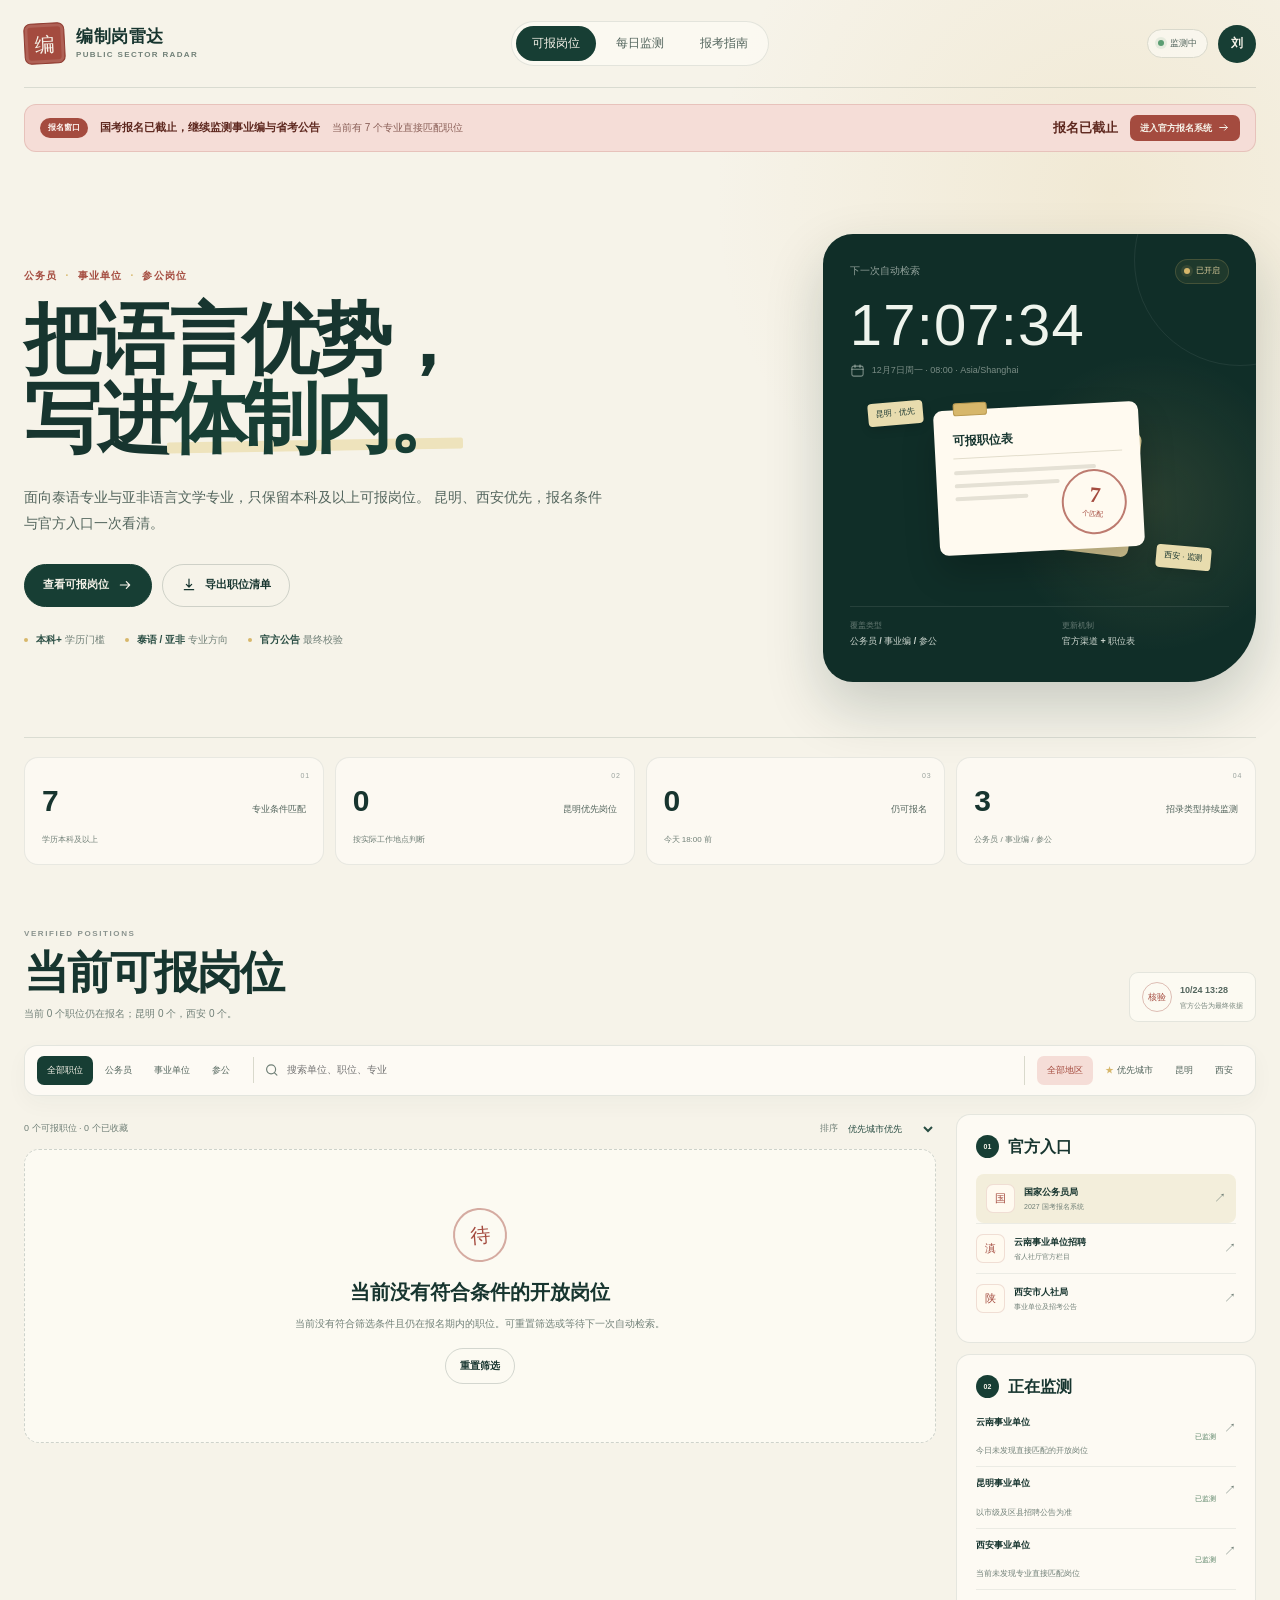
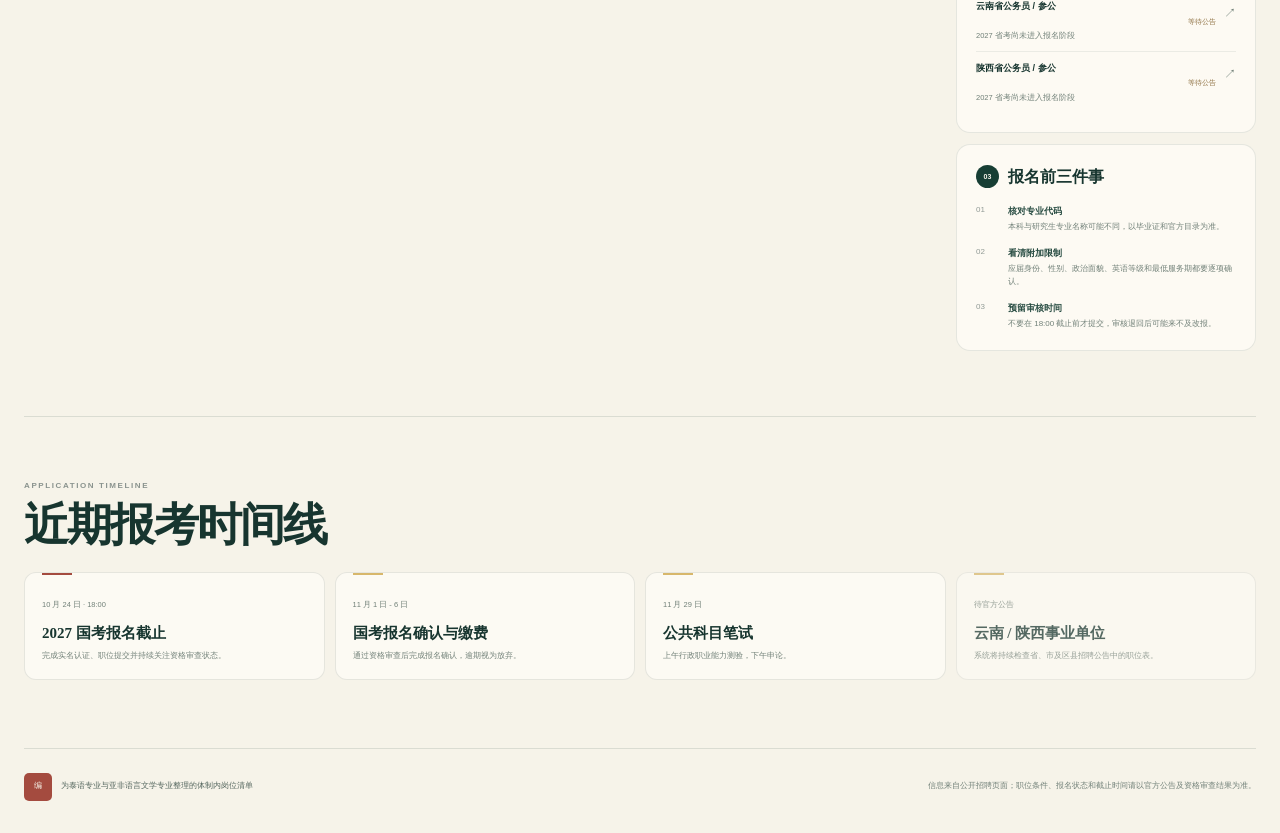
==== commit c2077be3: "Fix official public-sector links" ====
--- a/outputs/public-sector/index.html
+++ b/outputs/public-sector/index.html
@@ -41,8 +41,8 @@
           <strong id="alertTitle">2027 国考报名今日 18:00 截止</strong>
           <span class="alert-note">当前有 7 个专业直接匹配职位</span>
           <span class="alert-countdown" id="deadlineCountdown">计算中…</span>
-          <a id="officialTopButton" href="https://bm.scs.gov.cn/kl2027" target="_blank" rel="noopener noreferrer">
-            进入官方报名
+          <a id="officialTopButton" href="http://bm.scs.gov.cn/pp/gkweb/core/web/ui/business/auth/login.html" target="_blank" rel="noopener noreferrer">
+            进入官方报名系统
             <svg viewBox="0 0 24 24" fill="none" aria-hidden="true">
               <path d="M5 12h14M14 7l5 5-5 5" stroke="currentColor" stroke-width="1.8" stroke-linecap="round" stroke-linejoin="round"/>
             </svg>
@@ -210,9 +210,9 @@
                   <span class="side-number">01</span>
                   <h3>官方入口</h3>
                 </div>
-                <a class="official-link featured" href="https://bm.scs.gov.cn/kl2027" target="_blank" rel="noopener noreferrer">
+                <a class="official-link featured" href="http://bm.scs.gov.cn/pp/gkweb/core/web/ui/business/auth/login.html" target="_blank" rel="noopener noreferrer">
                   <span class="link-icon">国</span>
-                  <span><strong>国家公务员局</strong><small>2027 国考专题与报名</small></span>
+                  <span><strong>国家公务员局</strong><small>2027 国考报名系统</small></span>
                   <span class="arrow">↗</span>
                 </a>
                 <a class="official-link" href="https://hrss.yn.gov.cn/NewsLsit.aspx?ClassID=602" target="_blank" rel="noopener noreferrer">
